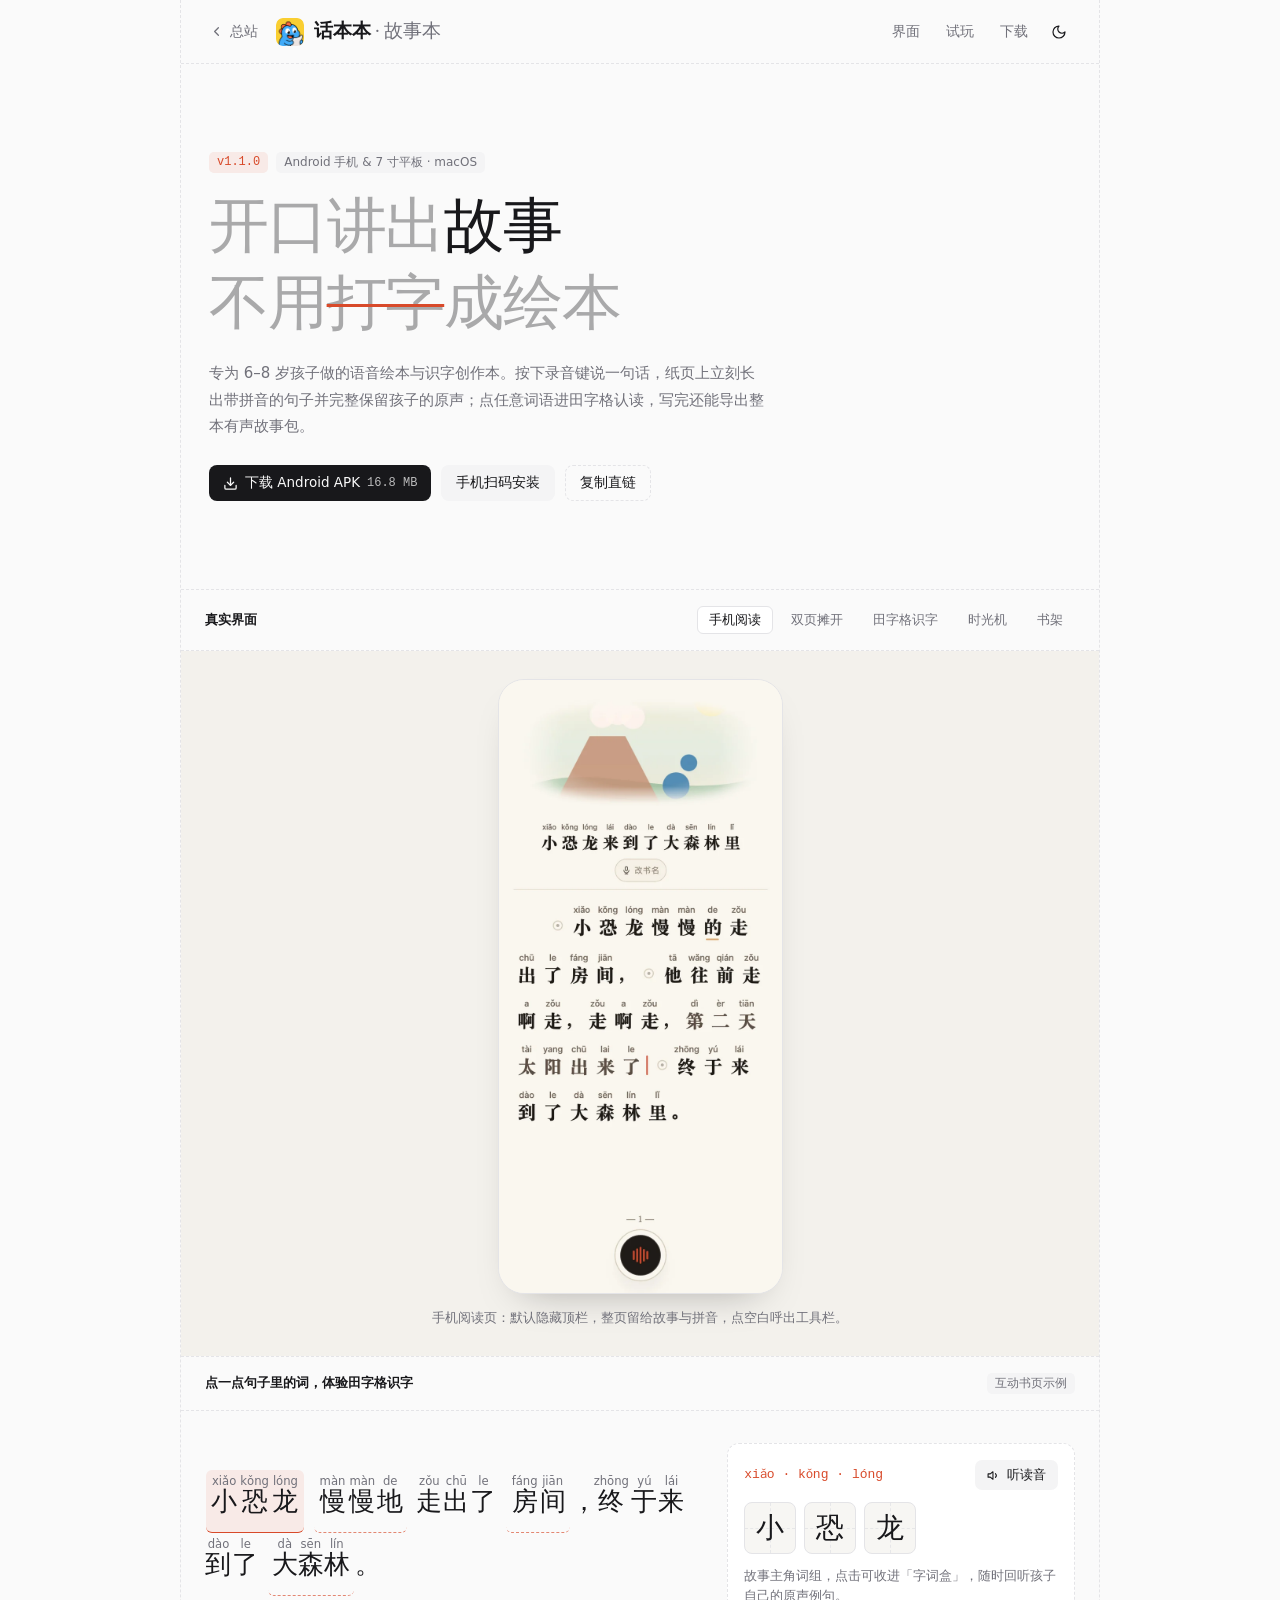
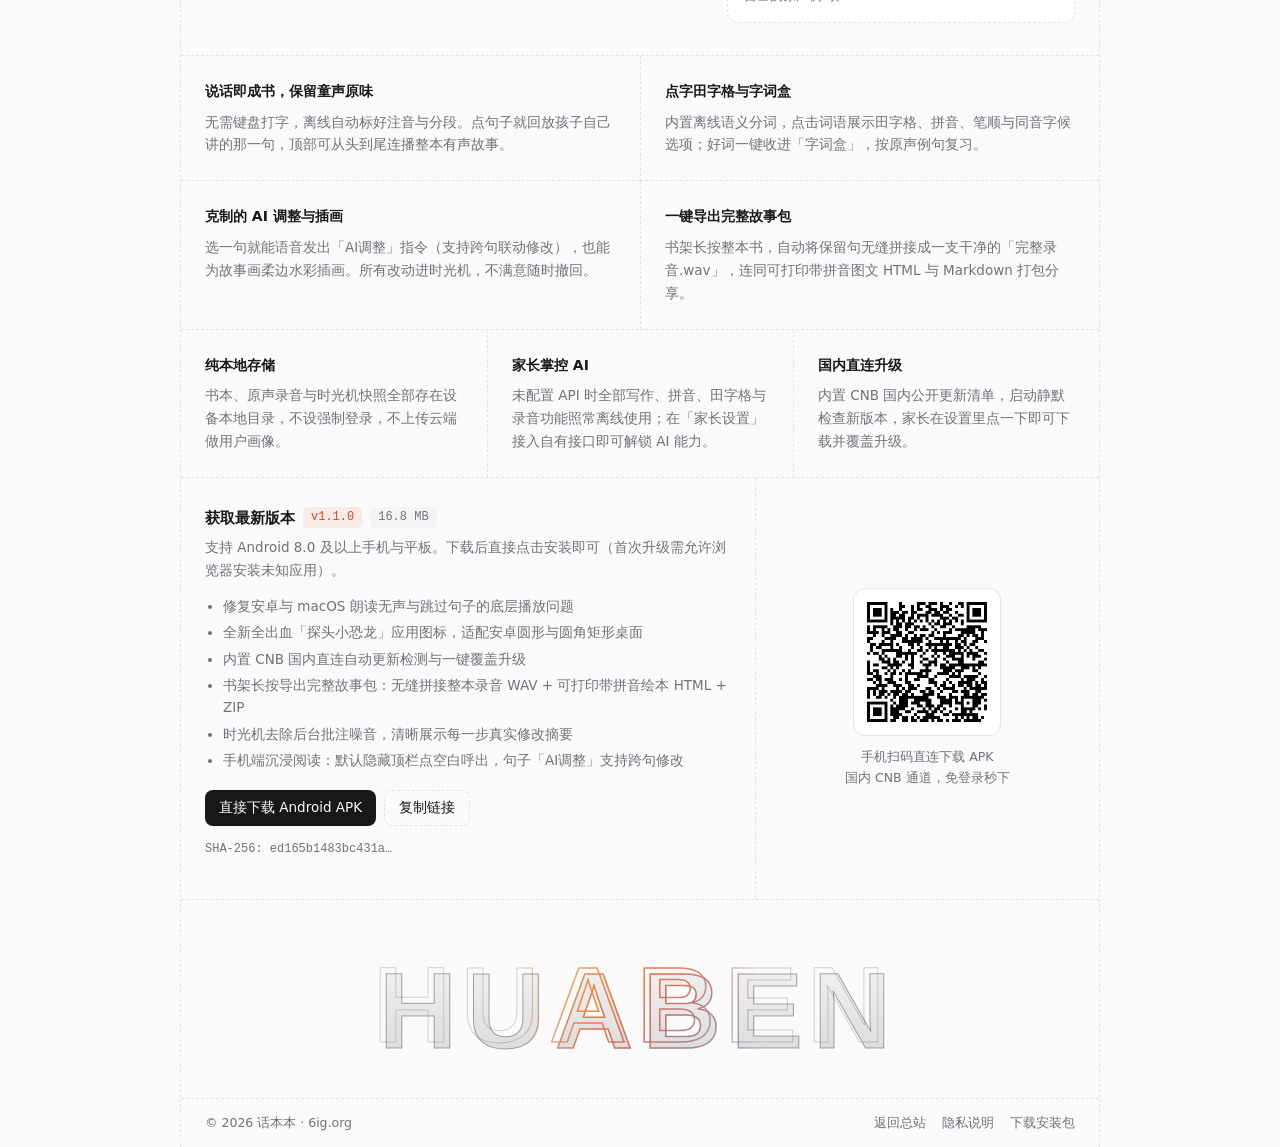
==== website/huaben/index.html @ 01323e01 "feat: add Agili-inspired light/dark studio hub and Huaben product website" ====
<!DOCTYPE html>
<html lang="zh-CN" data-release-json="../releases.json">
<head>
  <meta charset="utf-8" />
  <meta name="viewport" content="width=device-width, initial-scale=1.0" />
  <title>话本本（小作家故事本）— 开口讲故事，马上一本带拼音的有声绘本</title>
  <meta name="description" content="专为 6–8 岁孩子设计的语音绘本与识字创作本。开口讲故事自动分句标拼音、保留孩子原声，点字田字格认读，支持温柔 AI 配图与一键导出整本有声故事包。" />
  <meta name="theme-color" content="#fafafa" />
  <link rel="icon" type="image/png" href="../assets/favicon.png" />
  <script>
    try {
      const t = localStorage.getItem('site-theme-mode');
      if (t === 'dark' || (!t && window.matchMedia('(prefers-color-scheme: dark)').matches)) {
        document.documentElement.classList.add('dark');
      }
    } catch (_) {}
  </script>
  <link rel="stylesheet" href="../styles.css" />
  <link rel="stylesheet" href="../product.css" />
</head>
<body>
  <div class="shell">
    <header class="topbar band">
      <div class="brand-link">
        <a class="nav-btn" href="../" style="padding: 0 8px 0 4px;">
          <svg width="15" height="15" viewBox="0 0 24 24" fill="none" stroke="currentColor" stroke-width="2" stroke-linecap="round" stroke-linejoin="round" aria-hidden="true"><path d="m15 18-6-6 6-6"/></svg>
          <span>总站</span>
        </a>
        <img class="brand-icon-img" src="../assets/app-icon.png" alt="话本本图标" width="28" height="28" />
        <span class="brand-name">话本本<span class="muted hide-mobile-inline"> · 故事本</span></span>
      </div>
      <nav class="nav-actions" aria-label="产品页导航">
        <a class="nav-btn hide-mobile" href="#preview">界面</a>
        <a class="nav-btn hide-mobile" href="#try">试玩</a>
        <a class="nav-btn" href="#download">下载</a>
        <button type="button" class="nav-btn nav-btn-icon" data-theme-toggle aria-label="切换亮色或暗色主题" aria-pressed="false">
          <svg class="icon-moon" width="16" height="16" viewBox="0 0 24 24" fill="none" stroke="currentColor" stroke-width="1.8" stroke-linecap="round" stroke-linejoin="round" aria-hidden="true"><path d="M12 3a6 6 0 0 0 9 9 9 9 0 1 1-9-9Z"/></svg>
          <svg class="icon-sun" width="16" height="16" viewBox="0 0 24 24" fill="none" stroke="currentColor" stroke-width="1.8" stroke-linecap="round" stroke-linejoin="round" aria-hidden="true"><circle cx="12" cy="12" r="4"/><path d="M12 2v2"/><path d="M12 20v2"/><path d="m4.93 4.93 1.41 1.41"/><path d="m17.66 17.66 1.41 1.41"/><path d="M2 12h2"/><path d="M20 12h2"/><path d="m6.34 17.66-1.41 1.41"/><path d="m19.07 4.93-1.41 1.41"/></svg>
        </button>
      </nav>
    </header>

    <main>
      <section class="hero band">
        <div class="app-row-head" style="margin-bottom: 18px;">
          <span class="tag tag-brand mono" data-release-version>v1.1.0</span>
          <span class="tag">Android 手机 &amp; 7 寸平板 · macOS</span>
        </div>
        <h1 class="hero-display">
          <span class="hero-line">开口讲出<span class="hero-emphasis">故事</span></span>
          <span class="hero-line">不用<del class="hero-strike">打字</del>成绘本</span>
        </h1>
        <p class="hero-sub">
          专为 6–8 岁孩子做的语音绘本与识字创作本。按下录音键说一句话，纸页上立刻长出带拼音的句子并完整保留孩子的原声；点任意词语进田字格认读，写完还能导出整本有声故事包。
        </p>
        <div class="hero-cta-row">
          <a class="btn btn-primary" data-release-apk href="https://cnb.cool/lzb-prod/story-note-releases/-/git/raw/main/apk/StoryNote-v1.1.0.apk">
            <svg width="15" height="15" viewBox="0 0 24 24" fill="none" stroke="currentColor" stroke-width="2" stroke-linecap="round" stroke-linejoin="round" aria-hidden="true"><path d="M21 15v4a2 2 0 0 1-2 2H5a2 2 0 0 1-2-2v-4"/><polyline points="7 10 12 15 17 10"/><line x1="12" x2="12" y1="15" y2="3"/></svg>
            <span>下载 Android APK</span>
            <span class="mono" style="opacity: 0.72; font-size: 12px;" data-release-size>16.8 MB</span>
          </a>
          <a class="btn btn-muted" href="#download">手机扫码安装</a>
          <button type="button" class="btn btn-outline" data-copy-text="https://cnb.cool/lzb-prod/story-note-releases/-/git/raw/main/apk/StoryNote-v1.1.0.apk" data-copy-toast="已复制国内直连 APK 链接">
            复制直链
          </button>
        </div>
      </section>

      <section id="preview" class="band" aria-label="真实界面预览">
        <div class="stage-head">
          <span class="stage-label">真实界面</span>
          <div class="tab-group" role="tablist" aria-label="切换设备与功能画面">
            <button type="button" class="tab-btn is-active" role="tab" aria-selected="true"
              data-shot-tab data-ratio="phone"
              data-src="../assets/shot-phone-reader.webp"
              data-alt="手机沉浸阅读页"
              data-caption="手机阅读页：默认隐藏顶栏，整页留给故事与拼音，点空白呼出工具栏。">手机阅读</button>
            <button type="button" class="tab-btn" role="tab" aria-selected="false"
              data-shot-tab data-ratio="wide"
              data-src="../assets/shot-tablet-spread.webp"
              data-alt="平板横屏双页摊开"
              data-caption="平板与桌面横屏：左图右文真实绘本摊开，带书脊压痕与柔边水彩配图。">双页摊开</button>
            <button type="button" class="tab-btn" role="tab" aria-selected="false"
              data-shot-tab data-ratio="wide"
              data-src="../assets/shot-tianzige.webp"
              data-alt="田字格识字与词语卡片"
              data-caption="田字格识字卡：按语义离线分词，点击汉字看拼音、笔顺与同音字替换。">田字格识字</button>
            <button type="button" class="tab-btn" role="tab" aria-selected="false"
              data-shot-tab data-ratio="wide"
              data-src="../assets/shot-time-machine.webp"
              data-alt="时光机版本回溯"
              data-caption="时光机：自动记录每次真实修改摘要与旧录音，孩子改错随时一键回到刚才。">时光机</button>
            <button type="button" class="tab-btn" role="tab" aria-selected="false"
              data-shot-tab data-ratio="phone"
              data-src="../assets/shot-phone-bookshelf.webp"
              data-alt="故事书架"
              data-caption="故事书架：长按任意绘本即可导出完整拼接录音 WAV 与带拼音图文故事包。">书架</button>
          </div>
        </div>
        <div class="stage-canvas">
          <div class="shot-frame is-phone" data-shot-frame>
            <img data-shot-img src="../assets/shot-phone-reader.webp" alt="手机沉浸阅读页" />
          </div>
          <p class="stage-caption" data-shot-caption>手机阅读页：默认隐藏顶栏，整页留给故事与拼音，点空白呼出工具栏。</p>
        </div>
      </section>

      <section id="try" class="band" aria-label="交互式拼音书页试玩">
        <div class="stage-head">
          <span class="stage-label">点一点句子里的词，体验田字格识字</span>
          <span class="tag">互动书页示例</span>
        </div>
        <div class="demo-wrap">
          <p class="demo-sentence">
            <button type="button" class="word-chip is-active" data-word-key="dino"><ruby>小<rt>xiǎo</rt>恐<rt>kǒng</rt>龙<rt>lóng</rt></ruby></button>
            <button type="button" class="word-chip" data-word-key="slowly"><ruby>慢<rt>màn</rt>慢<rt>màn</rt>地<rt>de</rt></ruby></button>
            <ruby>走<rt>zǒu</rt>出<rt>chū</rt>了<rt>le</rt></ruby>
            <button type="button" class="word-chip" data-word-key="room"><ruby>房<rt>fáng</rt>间<rt>jiān</rt></ruby></button>，
            <ruby>终<rt>zhōng</rt>于<rt>yú</rt>来<rt>lái</rt>到<rt>dào</rt>了<rt>le</rt></ruby>
            <button type="button" class="word-chip" data-word-key="forest"><ruby>大<rt>dà</rt>森<rt>sēn</rt>林<rt>lín</rt></ruby></button>。
          </p>
          <div class="tianzi-card">
            <div class="tianzi-top">
              <span class="tianzi-py mono" data-tianzi-py>xiǎo · kǒng · lóng</span>
              <button type="button" class="btn btn-sm btn-muted" data-tianzi-speak>
                <svg width="13" height="13" viewBox="0 0 24 24" fill="none" stroke="currentColor" stroke-width="2" stroke-linecap="round" stroke-linejoin="round" aria-hidden="true"><polygon points="11 5 6 9 2 9 2 15 6 15 11 19 11 5"/><path d="M15.54 8.46a5 5 0 0 1 0 7.07"/></svg>
                <span>听读音</span>
              </button>
            </div>
            <div class="tianzi-boxes" data-tianzi-boxes></div>
            <p class="tianzi-note" data-tianzi-note>故事主角词组，点击可收进「字词盒」，随时回听孩子自己的原声例句。</p>
          </div>
        </div>
      </section>

      <section class="grid-2 band" aria-label="核心功能">
        <article class="cell">
          <h2 class="cell-title">说话即成书，保留童声原味</h2>
          <p class="cell-body">无需键盘打字，离线自动标好注音与分段。点句子就回放孩子自己讲的那一句，顶部可从头到尾连播整本有声故事。</p>
        </article>
        <article class="cell">
          <h2 class="cell-title">点字田字格与字词盒</h2>
          <p class="cell-body">内置离线语义分词，点击词语展示田字格、拼音、笔顺与同音字候选项；好词一键收进「字词盒」，按原声例句复习。</p>
        </article>
        <article class="cell">
          <h2 class="cell-title">克制的 AI 调整与插画</h2>
          <p class="cell-body">选一句就能语音发出「AI调整」指令（支持跨句联动修改），也能为故事画柔边水彩插画。所有改动进时光机，不满意随时撤回。</p>
        </article>
        <article class="cell">
          <h2 class="cell-title">一键导出完整故事包</h2>
          <p class="cell-body">书架长按整本书，自动将保留句无缝拼接成一支干净的「完整录音.wav」，连同可打印带拼音图文 HTML 与 Markdown 打包分享。</p>
        </article>
      </section>

      <section id="privacy" class="grid-3 band" aria-label="隐私与家长掌控">
        <article class="cell">
          <h2 class="cell-title">纯本地存储</h2>
          <p class="cell-body">书本、原声录音与时光机快照全部存在设备本地目录，不设强制登录，不上传云端做用户画像。</p>
        </article>
        <article class="cell">
          <h2 class="cell-title">家长掌控 AI</h2>
          <p class="cell-body">未配置 API 时全部写作、拼音、田字格与录音功能照常离线使用；在「家长设置」接入自有接口即可解锁 AI 能力。</p>
        </article>
        <article class="cell">
          <h2 class="cell-title">国内直连升级</h2>
          <p class="cell-body">内置 CNB 国内公开更新清单，启动静默检查新版本，家长在设置里点一下即可下载并覆盖升级。</p>
        </article>
      </section>

      <section id="download" class="download-band band" aria-label="下载与更新日志">
        <div class="download-main">
          <div class="app-row-head">
            <h2 class="app-row-title">获取最新版本</h2>
            <span class="tag tag-brand mono" data-release-version>v1.1.0</span>
            <span class="tag mono" data-release-size>16.8 MB</span>
          </div>
          <p class="cell-body">支持 Android 8.0 及以上手机与平板。下载后直接点击安装即可（首次升级需允许浏览器安装未知应用）。</p>
          <ul class="changelog-list" data-release-notes>
            <li>修复安卓与 macOS 朗读无声与跳过句子的底层播放问题</li>
            <li>全新全出血「探头小恐龙」应用图标，适配安卓圆形与圆角矩形桌面</li>
            <li>内置 CNB 国内直连自动更新检测与一键覆盖升级</li>
            <li>书架长按导出完整故事包：无缝拼接整本录音 WAV + 可打印带拼音绘本 HTML + ZIP</li>
            <li>时光机去除后台批注噪音，清晰展示每一步真实修改摘要</li>
            <li>手机端沉浸阅读：默认隐藏顶栏点空白呼出，句子「AI调整」支持跨句修改</li>
          </ul>
          <div class="app-row-actions" style="margin-top: 18px;">
            <a class="btn btn-primary" data-release-apk href="https://cnb.cool/lzb-prod/story-note-releases/-/git/raw/main/apk/StoryNote-v1.1.0.apk">
              <span>直接下载 Android APK</span>
            </a>
            <button type="button" class="btn btn-outline" data-copy-text="https://cnb.cool/lzb-prod/story-note-releases/-/git/raw/main/apk/StoryNote-v1.1.0.apk" data-copy-toast="已复制国内直连 APK 链接">
              <span>复制链接</span>
            </button>
          </div>
          <p class="meta-line mono">SHA-256: <span data-release-sha>ed165b1483bc431a…</span></p>
        </div>
        <div class="download-qr">
          <div class="qr-frame">
            <img src="../assets/qr-apk.png" alt="扫码下载话本本 Android 安装包二维码" width="128" height="128" />
          </div>
          <span class="cell-body" style="font-size: 12.5px;">手机扫码直连下载 APK<br />国内 CNB 通道，免登录秒下</span>
        </div>
      </section>
    </main>

    <div class="footer-wordmark" aria-hidden="true">
      <svg data-wordmark-svg viewBox="0 0 560 150" fill="none" xmlns="http://www.w3.org/2000/svg">
        <defs>
          <linearGradient id="wm-fill-hb" x1="280" y1="12" x2="280" y2="142" gradientUnits="userSpaceOnUse">
            <stop stop-color="var(--footer-stroke)" stop-opacity="0.02" />
            <stop offset="1" stop-color="var(--footer-stroke)" stop-opacity="0.18" />
          </linearGradient>
          <linearGradient id="wm-glow-hb" x1="0" y1="0" x2="1" y2="1">
            <stop offset="0%" stop-color="#fad033" />
            <stop offset="45%" stop-color="#f95e2b" />
            <stop offset="100%" stop-color="#3fa1f9" />
          </linearGradient>
          <filter id="wm-blur-hb" x="-40%" y="-40%" width="180%" height="180%">
            <feGaussianBlur stdDeviation="24" />
          </filter>
          <mask id="wm-mask-hb">
            <g font-family="ui-sans-serif, -apple-system, BlinkMacSystemFont, sans-serif" font-size="108" font-weight="800" letter-spacing="10" text-anchor="middle" stroke="#ffffff" stroke-width="1.6" fill="none" opacity="0.85">
              <text x="274" y="114">HUABEN</text>
              <text x="280" y="120">HUABEN</text>
            </g>
          </mask>
        </defs>
        <g font-family="ui-sans-serif, -apple-system, BlinkMacSystemFont, sans-serif" font-size="108" font-weight="800" letter-spacing="10" text-anchor="middle">
          <text x="274" y="114" fill="none" stroke="var(--footer-stroke)" stroke-opacity="0.22" stroke-width="1">HUABEN</text>
          <text x="280" y="120" fill="url(#wm-fill-hb)" stroke="var(--footer-stroke)" stroke-opacity="0.45" stroke-width="1">HUABEN</text>
        </g>
        <g mask="url(#wm-mask-hb)">
          <circle id="glow-circle" cx="280" cy="84" r="95" fill="url(#wm-glow-hb)" filter="url(#wm-blur-hb)" />
        </g>
      </svg>
    </div>

    <footer class="footer-bar">
      <span>© 2026 话本本 · 6ig.org</span>
      <div class="footer-links">
        <a href="../">返回总站</a>
        <a href="#privacy">隐私说明</a>
        <a href="#download">下载安装包</a>
      </div>
    </footer>
  </div>
  <script src="../site.js"></script>
</body>
</html>
---- website/styles.css ----
:root {
  color-scheme: light;
  --bg: #fafafa;
  --fg: #18181b;
  --fg-dim: rgba(24, 24, 27, 0.36);
  --muted: #f4f4f5;
  --muted-fg: #71717a;
  --surface: #ffffff;
  --surface-subtle: #f7f6f3;
  --border: #e4e4e7;
  --brand: #d84a2a;
  --brand-soft: rgba(216, 74, 42, 0.09);
  --accent-bg: #ececee;
  --btn-primary-bg: #18181b;
  --btn-primary-fg: #fafafa;
  --btn-primary-hover: #27272a;
  --footer-stroke: #3f3f46;
  --shot-bg: #f3f1ec;
  --radius: 10px;
  --font-sans: -apple-system, BlinkMacSystemFont, "PingFang SC", "Hiragino Sans GB", "Microsoft YaHei", "Inter", system-ui, sans-serif;
  --font-serif: "Songti SC", "STSong", "Noto Serif SC", "Source Han Serif SC", Georgia, "Times New Roman", serif;
  --font-mono: ui-monospace, SFMono-Regular, "SF Mono", Menlo, Consolas, monospace;
}

html.dark {
  color-scheme: dark;
  --bg: #18181b;
  --fg: #fafafa;
  --fg-dim: rgba(250, 250, 250, 0.30);
  --muted: #27272a;
  --muted-fg: #a1a1aa;
  --surface: #202024;
  --surface-subtle: #222227;
  --border: #323238;
  --brand: #f06543;
  --brand-soft: rgba(240, 101, 67, 0.16);
  --accent-bg: #2d2d32;
  --btn-primary-bg: #fafafa;
  --btn-primary-fg: #18181b;
  --btn-primary-hover: #e4e4e7;
  --footer-stroke: #52525b;
  --shot-bg: #232328;
}

*, *::before, *::after {
  box-sizing: border-box;
}

html {
  background: var(--bg);
  color: var(--fg);
  font-family: var(--font-sans);
  -webkit-font-smoothing: antialiased;
  text-rendering: optimizeLegibility;
  scroll-behavior: smooth;
}

body {
  margin: 0;
  background: var(--bg);
  color: var(--fg);
  line-height: 1.6;
  transition: background-color 180ms ease, color 180ms ease;
}

a {
  color: inherit;
  text-decoration: none;
}

button {
  font: inherit;
  color: inherit;
  background: none;
  border: none;
  padding: 0;
  cursor: pointer;
}

img {
  display: block;
  max-width: 100%;
}

/* Main centered editorial shell with vertical dashed rails */
.shell {
  width: 100%;
  max-width: 920px;
  margin: 0 auto;
  min-height: 100dvh;
  display: flex;
  flex-direction: column;
  background: var(--bg);
}

@media (min-width: 640px) {
  .shell {
    border-left: 1px dashed var(--border);
    border-right: 1px dashed var(--border);
  }
}

.band {
  border-bottom: 1px dashed var(--border);
}

/* Top navigation bar */
.topbar {
  height: 64px;
  display: flex;
  align-items: center;
  justify-content: space-between;
  padding: 0 16px;
  gap: 12px;
  position: sticky;
  top: 0;
  z-index: 20;
  background: color-mix(in srgb, var(--bg) 88%, transparent);
  backdrop-filter: blur(10px);
  -webkit-backdrop-filter: blur(10px);
}

@media (min-width: 640px) {
  .topbar {
    padding: 0 24px;
  }
}

.brand-link {
  display: inline-flex;
  align-items: center;
  gap: 10px;
  min-width: 0;
}

.brand-mark {
  width: 28px;
  height: 28px;
  border-radius: 8px;
  background: var(--btn-primary-bg);
  color: var(--btn-primary-fg);
  display: inline-flex;
  align-items: center;
  justify-content: center;
  font-family: var(--font-serif);
  font-size: 16px;
  font-style: italic;
  font-weight: 700;
  flex-shrink: 0;
}

.brand-icon-img {
  width: 28px;
  height: 28px;
  border-radius: 7px;
  flex-shrink: 0;
}

.brand-name {
  font-family: var(--font-serif);
  font-size: 19px;
  font-weight: 600;
  letter-spacing: -0.01em;
  white-space: nowrap;
}

.brand-name .muted {
  color: var(--muted-fg);
  font-weight: 400;
}

.nav-actions {
  display: flex;
  align-items: center;
  gap: 4px;
}

.nav-btn {
  height: 32px;
  padding: 0 11px;
  border-radius: 7px;
  font-size: 13.5px;
  font-weight: 500;
  color: var(--muted-fg);
  display: inline-flex;
  align-items: center;
  gap: 6px;
  transition: background-color 150ms ease, color 150ms ease;
  white-space: nowrap;
}

.nav-btn:hover {
  background: var(--accent-bg);
  color: var(--fg);
}

.nav-btn-icon {
  width: 32px;
  padding: 0;
  justify-content: center;
  color: var(--fg);
}

.hide-mobile {
  display: none;
}

.hide-mobile-inline {
  display: none;
}

@media (min-width: 640px) {
  .hide-mobile {
    display: inline-flex;
  }
  .hide-mobile-inline {
    display: inline;
  }
}

.icon-sun { display: none; }
.icon-moon { display: block; }
html.dark .icon-sun { display: block; }
html.dark .icon-moon { display: none; }

/* Expressive Agili-style Serif Hero */
.hero {
  padding: 64px 20px;
}

@media (min-width: 640px) {
  .hero {
    padding: 88px 28px;
  }
}

.hero-display {
  font-family: var(--font-serif);
  font-size: clamp(2.1rem, 7.6vw, 3.75rem);
  line-height: 1.18;
  font-weight: 500;
  letter-spacing: -0.02em;
  margin: 0;
  display: flex;
  flex-direction: column;
  gap: 6px;
}

.hero-line {
  color: var(--fg-dim);
}

.hero-emphasis {
  color: var(--fg);
}

.hero-strike {
  text-decoration: line-through;
  text-decoration-color: var(--brand);
  text-decoration-thickness: 2.5px;
  text-underline-offset: 4px;
}

.hero-sub {
  margin: 22px 0 0;
  max-width: 560px;
  font-size: 15px;
  color: var(--muted-fg);
  line-height: 1.75;
}

.hero-cta-row {
  margin-top: 26px;
  display: flex;
  flex-wrap: wrap;
  align-items: center;
  gap: 10px;
}

/* Reusable crisp buttons */
.btn {
  display: inline-flex;
  align-items: center;
  justify-content: center;
  gap: 7px;
  height: 36px;
  padding: 0 14px;
  border-radius: 8px;
  font-size: 13.5px;
  font-weight: 500;
  transition: background-color 150ms ease, color 150ms ease, border-color 150ms ease, transform 120ms ease;
  white-space: nowrap;
}

.btn:active {
  transform: scale(0.98);
}

.btn-sm {
  height: 30px;
  padding: 0 11px;
  font-size: 13px;
  border-radius: 7px;
}

.btn-primary {
  background: var(--btn-primary-bg);
  color: var(--btn-primary-fg);
}

.btn-primary:hover {
  background: var(--btn-primary-hover);
}

.btn-muted {
  background: var(--muted);
  color: var(--fg);
  border: 1px solid transparent;
}

.btn-muted:hover {
  background: var(--accent-bg);
}

.btn-outline {
  border: 1px dashed var(--border);
  color: var(--fg);
  background: transparent;
}

.btn-outline:hover {
  background: var(--muted);
  border-style: solid;
}

.tag {
  display: inline-flex;
  align-items: center;
  padding: 2px 8px;
  border-radius: 5px;
  background: var(--muted);
  color: var(--muted-fg);
  font-size: 12px;
  font-weight: 400;
  line-height: 1.4;
}

.tag-brand {
  background: var(--brand-soft);
  color: var(--brand);
  font-weight: 500;
}

.mono {
  font-family: var(--font-mono);
}

/* 3-column dashed grid (Agili principles) */
.grid-3 {
  display: grid;
  grid-template-columns: 1fr;
}

@media (min-width: 640px) {
  .grid-3 {
    grid-template-columns: repeat(3, 1fr);
  }
}

.grid-2 {
  display: grid;
  grid-template-columns: 1fr;
}

@media (min-width: 640px) {
  .grid-2 {
    grid-template-columns: repeat(2, 1fr);
  }
}

.cell {
  padding: 22px 20px;
  border-bottom: 1px dashed var(--border);
}

@media (min-width: 640px) {
  .cell {
    padding: 24px;
  }
  .grid-3 .cell {
    border-bottom: none;
  }
  .grid-3 .cell + .cell {
    border-left: 1px dashed var(--border);
  }
  .grid-2 .cell:nth-child(even) {
    border-left: 1px dashed var(--border);
  }
  .grid-2 .cell:nth-last-child(-n+2) {
    border-bottom: none;
  }
}

.grid-3 .cell:last-child,
.grid-2 .cell:last-child {
  border-bottom: none;
}

.cell-title {
  margin: 0 0 8px;
  font-size: 14px;
  font-weight: 600;
  display: flex;
  align-items: center;
  gap: 8px;
  color: var(--fg);
}

.cell-body {
  margin: 0;
  font-size: 13.5px;
  color: var(--muted-fg);
  line-height: 1.7;
}

/* Studio App list rows */
.app-row {
  display: flex;
  gap: 16px;
  padding: 24px 20px;
  border-bottom: 1px dashed var(--border);
  align-items: flex-start;
}

@media (min-width: 640px) {
  .app-row {
    padding: 24px;
  }
}

.app-row:last-child {
  border-bottom: none;
}

.app-icon {
  width: 56px;
  height: 56px;
  border-radius: 14px;
  flex-shrink: 0;
  border: 1px solid color-mix(in srgb, var(--border) 70%, transparent);
}

.app-row-body {
  flex: 1;
  min-width: 0;
}

.app-row-head {
  display: flex;
  flex-wrap: wrap;
  align-items: center;
  gap: 8px;
  margin-bottom: 6px;
}

.app-row-title {
  margin: 0;
  font-size: 15px;
  font-weight: 600;
  color: var(--fg);
}

.app-row-desc {
  margin: 0;
  font-size: 14px;
  color: var(--muted-fg);
  line-height: 1.65;
}

.app-row-actions {
  margin-top: 12px;
  display: flex;
  flex-wrap: wrap;
  gap: 8px;
}

/* Signature giant outlined footer wordmark (Agili-inspired) */
.footer-wordmark {
  margin-top: auto;
  padding: 28px 20px 20px;
  display: flex;
  justify-content: center;
  overflow: hidden;
  user-select: none;
}

.footer-wordmark svg {
  width: min(100%, 560px);
  height: auto;
  display: block;
}

.footer-bar {
  border-top: 1px dashed var(--border);
  padding: 14px 20px;
  display: flex;
  flex-wrap: wrap;
  align-items: center;
  justify-content: space-between;
  gap: 10px 18px;
  font-size: 12.5px;
  color: var(--muted-fg);
}

@media (min-width: 640px) {
  .footer-bar {
    padding: 14px 24px;
  }
}

.footer-links {
  display: flex;
  flex-wrap: wrap;
  gap: 16px;
}

.footer-links a:hover,
.footer-links button:hover {
  color: var(--fg);
  text-decoration: underline;
  text-underline-offset: 4px;
}

/* Subtle toast feedback */
.toast {
  position: fixed;
  bottom: 20px;
  left: 50%;
  transform: translateX(-50%) translateY(12px);
  background: var(--btn-primary-bg);
  color: var(--btn-primary-fg);
  font-size: 13px;
  padding: 8px 14px;
  border-radius: 999px;
  opacity: 0;
  pointer-events: none;
  transition: opacity 180ms ease, transform 180ms ease;
  z-index: 50;
}

.toast.is-visible {
  opacity: 1;
  transform: translateX(-50%) translateY(0);
}
---- website/product.css ----
/* Product page: Screenshot stage */
.stage-head {
  display: flex;
  flex-wrap: wrap;
  align-items: center;
  justify-content: space-between;
  gap: 12px;
  padding: 16px 20px;
  border-bottom: 1px dashed var(--border);
}

@media (min-width: 640px) {
  .stage-head {
    padding: 16px 24px;
  }
}

.stage-label {
  font-size: 13px;
  font-weight: 600;
  color: var(--fg);
}

.tab-group {
  display: flex;
  flex-wrap: wrap;
  gap: 6px;
}

.tab-btn {
  height: 28px;
  padding: 0 11px;
  border-radius: 6px;
  font-size: 12.5px;
  font-weight: 500;
  color: var(--muted-fg);
  background: transparent;
  border: 1px solid transparent;
  transition: background-color 140ms ease, color 140ms ease, border-color 140ms ease;
}

.tab-btn:hover {
  color: var(--fg);
  background: var(--muted);
}

.tab-btn.is-active {
  background: var(--surface);
  color: var(--fg);
  border-color: var(--border);
}

.stage-canvas {
  background: var(--shot-bg);
  padding: 28px 20px;
  display: flex;
  flex-direction: column;
  align-items: center;
  gap: 14px;
}

.shot-frame {
  border-radius: 18px;
  overflow: hidden;
  border: 1px solid var(--border);
  background: #faf7f0;
  box-shadow: 0 18px 40px -24px rgba(0, 0, 0, 0.35);
  transition: max-width 220ms ease;
}

.shot-frame.is-phone {
  max-width: 285px;
  border-radius: 26px;
}

.shot-frame.is-wide {
  max-width: 720px;
  border-radius: 14px;
}

.shot-frame img {
  width: 100%;
  height: auto;
  display: block;
}

.stage-caption {
  margin: 0;
  font-size: 13px;
  color: var(--muted-fg);
  text-align: center;
}

/* Interactive mini ruby storybook strip */
.demo-wrap {
  padding: 28px 20px;
  display: grid;
  gap: 20px;
}

@media (min-width: 720px) {
  .demo-wrap {
    padding: 32px 24px;
    grid-template-columns: 1.3fr 0.9fr;
    align-items: center;
  }
}

.demo-sentence {
  font-family: var(--font-serif);
  font-size: clamp(1.25rem, 3.6vw, 1.65rem);
  line-height: 2.35;
  letter-spacing: 0.04em;
  margin: 0;
}

.demo-sentence ruby rt {
  font-family: var(--font-sans);
  font-size: 0.44em;
  color: var(--muted-fg);
  letter-spacing: 0;
  font-weight: 400;
  padding: 0 2px;
}

.word-chip {
  display: inline-block;
  padding: 0 4px;
  margin: 0 1px;
  border-radius: 6px;
  border-bottom: 1.5px dashed color-mix(in srgb, var(--brand) 65%, transparent);
  transition: background-color 140ms ease;
  cursor: pointer;
}

.word-chip:hover,
.word-chip.is-active {
  background: var(--brand-soft);
  border-bottom-style: solid;
  border-bottom-color: var(--brand);
}

.tianzi-card {
  border: 1px dashed var(--border);
  border-radius: 12px;
  padding: 16px;
  background: var(--surface);
  display: flex;
  flex-direction: column;
  gap: 12px;
}

.tianzi-top {
  display: flex;
  align-items: center;
  justify-content: space-between;
  gap: 10px;
}

.tianzi-boxes {
  display: flex;
  gap: 8px;
}

.tianzi-cell {
  width: 52px;
  height: 52px;
  border: 1px solid var(--border);
  border-radius: 8px;
  position: relative;
  display: flex;
  align-items: center;
  justify-content: center;
  font-family: var(--font-serif);
  font-size: 28px;
  background: var(--surface-subtle);
}

.tianzi-cell::before,
.tianzi-cell::after {
  content: "";
  position: absolute;
  pointer-events: none;
}

.tianzi-cell::before {
  left: 0;
  right: 0;
  top: 50%;
  border-top: 1px dashed color-mix(in srgb, var(--border) 85%, transparent);
}

.tianzi-cell::after {
  top: 0;
  bottom: 0;
  left: 50%;
  border-left: 1px dashed color-mix(in srgb, var(--border) 85%, transparent);
}

.tianzi-cell span {
  position: relative;
  z-index: 1;
}

.tianzi-py {
  font-size: 13px;
  color: var(--brand);
  font-weight: 500;
}

.tianzi-note {
  margin: 0;
  font-size: 12.5px;
  color: var(--muted-fg);
  line-height: 1.6;
}

/* Download & changelog band */
.download-band {
  display: grid;
  grid-template-columns: 1fr;
}

@media (min-width: 680px) {
  .download-band {
    grid-template-columns: 1.25fr 0.75fr;
  }
}

.download-main {
  padding: 24px 20px;
}

@media (min-width: 640px) {
  .download-main {
    padding: 28px 24px;
  }
}

.download-qr {
  padding: 24px 20px;
  border-top: 1px dashed var(--border);
  display: flex;
  flex-direction: column;
  align-items: center;
  justify-content: center;
  gap: 10px;
  text-align: center;
}

@media (min-width: 680px) {
  .download-qr {
    border-top: none;
    border-left: 1px dashed var(--border);
  }
}

.qr-frame {
  width: 148px;
  height: 148px;
  padding: 10px;
  border-radius: 12px;
  background: #ffffff;
  border: 1px solid var(--border);
}

.qr-frame img,
.qr-frame svg {
  width: 100%;
  height: 100%;
  display: block;
}

.changelog-list {
  margin: 14px 0 0;
  padding-left: 18px;
  font-size: 13.5px;
  color: var(--muted-fg);
  display: flex;
  flex-direction: column;
  gap: 5px;
}

.meta-line {
  margin-top: 14px;
  font-size: 12px;
  color: var(--muted-fg);
  word-break: break-all;
}
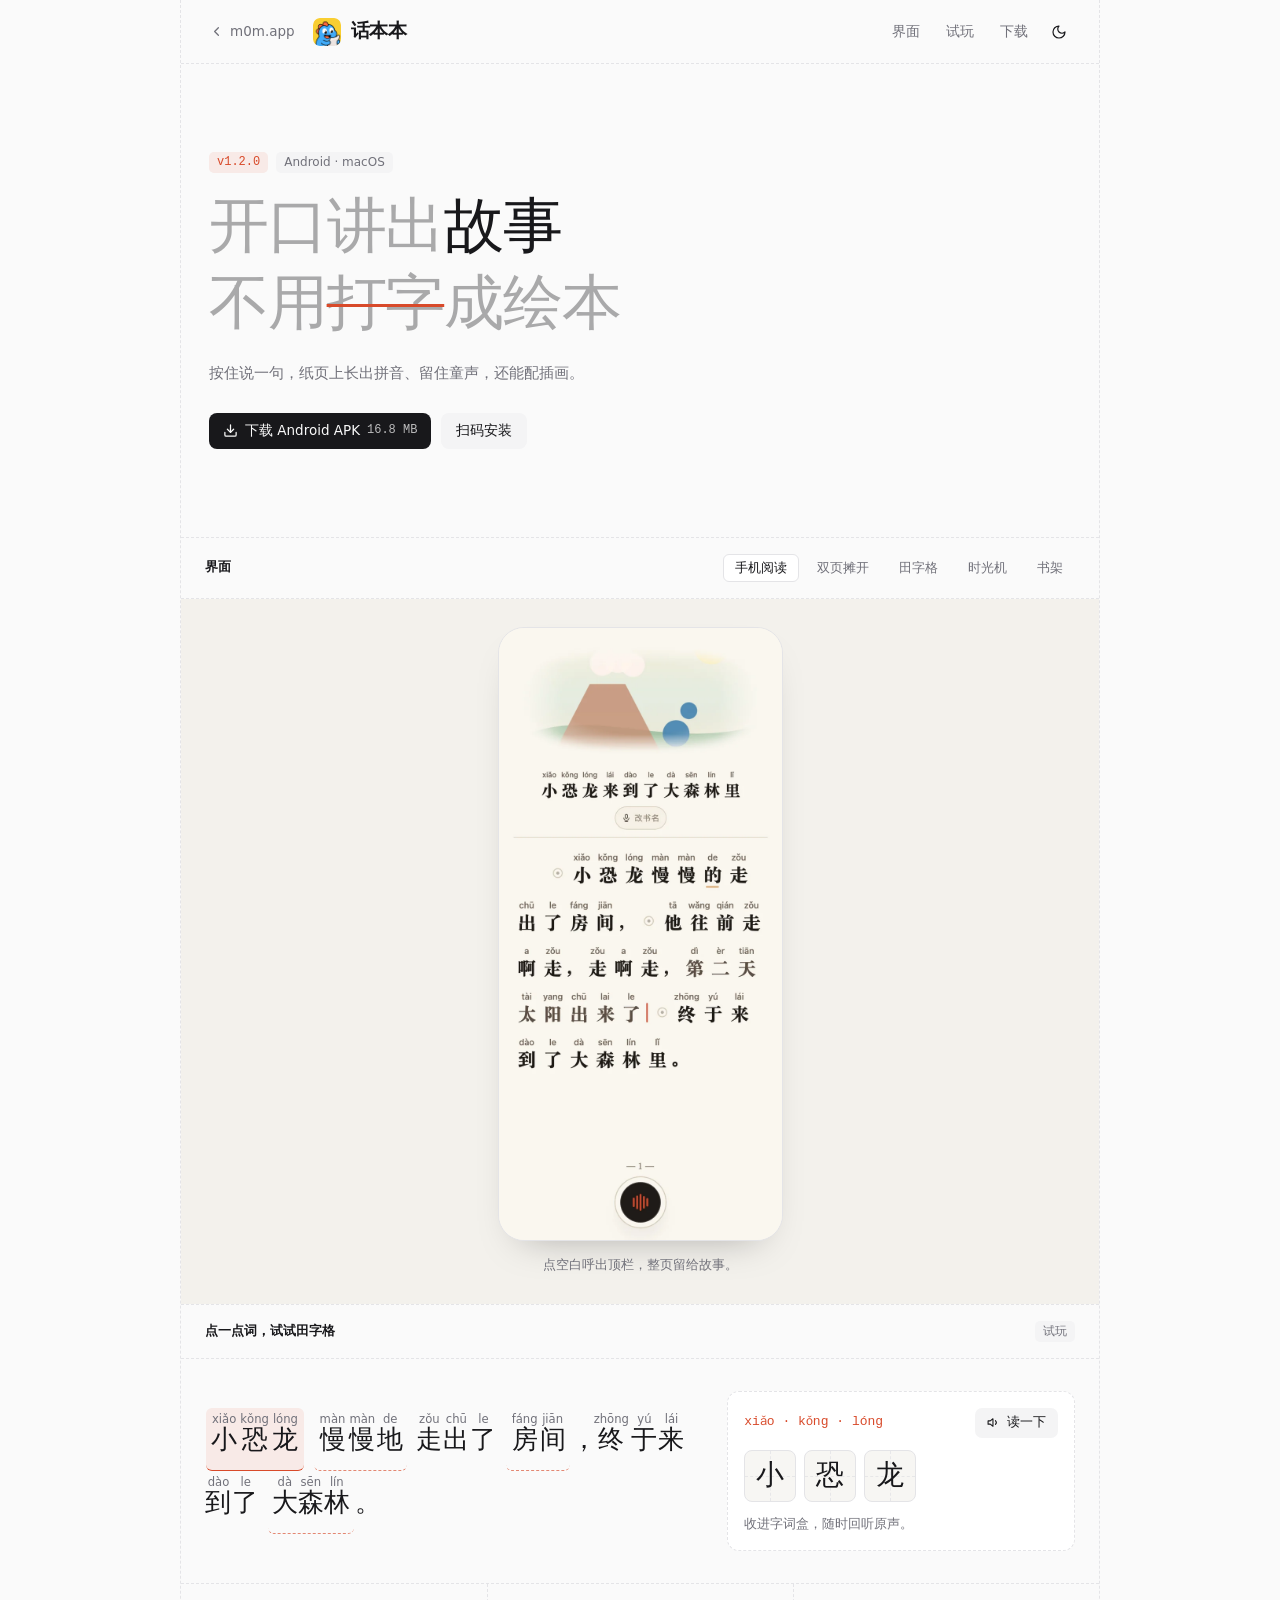
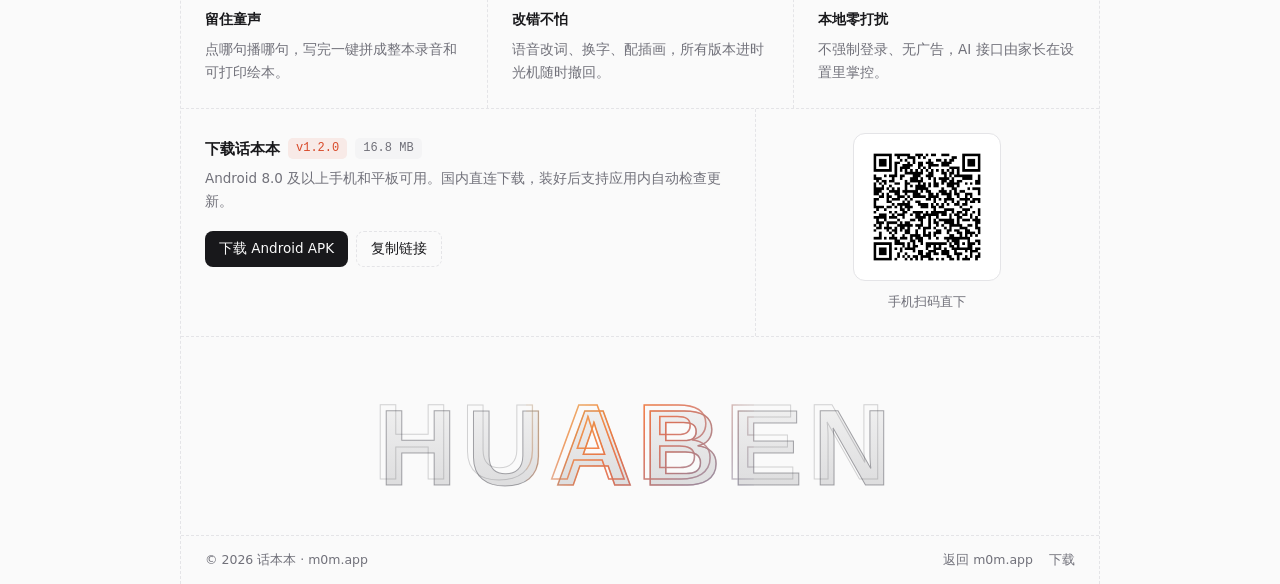
==== commit 876d7699: "feat: release StoryNote v1.2.0 with adult full-text proofread mode and offline phonetic audio alignm" ====
--- a/website/huaben/index.html
+++ b/website/huaben/index.html
@@ -3,8 +3,8 @@
 <head>
   <meta charset="utf-8" />
   <meta name="viewport" content="width=device-width, initial-scale=1.0" />
-  <title>话本本（小作家故事本）— 开口讲故事，马上一本带拼音的有声绘本</title>
-  <meta name="description" content="专为 6–8 岁孩子设计的语音绘本与识字创作本。开口讲故事自动分句标拼音、保留孩子原声，点字田字格认读，支持温柔 AI 配图与一键导出整本有声故事包。" />
+  <title>话本本 — 开口讲故事，不用打字成绘本 · m0m.app</title>
+  <meta name="description" content="孩子开口讲故事，手机当场变成带拼音的有声绘本。留住原声、点字识字、随时导出。" />
   <meta name="theme-color" content="#fafafa" />
   <link rel="icon" type="image/png" href="../assets/favicon.png" />
   <script>
@@ -24,10 +24,10 @@
       <div class="brand-link">
         <a class="nav-btn" href="../" style="padding: 0 8px 0 4px;">
           <svg width="15" height="15" viewBox="0 0 24 24" fill="none" stroke="currentColor" stroke-width="2" stroke-linecap="round" stroke-linejoin="round" aria-hidden="true"><path d="m15 18-6-6 6-6"/></svg>
-          <span>总站</span>
+          <span>m0m.app</span>
         </a>
         <img class="brand-icon-img" src="../assets/app-icon.png" alt="话本本图标" width="28" height="28" />
-        <span class="brand-name">话本本<span class="muted hide-mobile-inline"> · 故事本</span></span>
+        <span class="brand-name">话本本</span>
       </div>
       <nav class="nav-actions" aria-label="产品页导航">
         <a class="nav-btn hide-mobile" href="#preview">界面</a>
@@ -43,72 +43,67 @@
     <main>
       <section class="hero band">
         <div class="app-row-head" style="margin-bottom: 18px;">
-          <span class="tag tag-brand mono" data-release-version>v1.1.0</span>
-          <span class="tag">Android 手机 &amp; 7 寸平板 · macOS</span>
+          <span class="tag tag-brand mono" data-release-version>v1.2.0</span>
+          <span class="tag">Android · macOS</span>
         </div>
         <h1 class="hero-display">
           <span class="hero-line">开口讲出<span class="hero-emphasis">故事</span></span>
           <span class="hero-line">不用<del class="hero-strike">打字</del>成绘本</span>
         </h1>
-        <p class="hero-sub">
-          专为 6–8 岁孩子做的语音绘本与识字创作本。按下录音键说一句话，纸页上立刻长出带拼音的句子并完整保留孩子的原声；点任意词语进田字格认读，写完还能导出整本有声故事包。
-        </p>
+        <p class="hero-sub">按住说一句，纸页上长出拼音、留住童声，还能配插画。</p>
         <div class="hero-cta-row">
-          <a class="btn btn-primary" data-release-apk href="https://cnb.cool/lzb-prod/story-note-releases/-/git/raw/main/apk/StoryNote-v1.1.0.apk">
+          <a class="btn btn-primary" data-release-apk href="https://cnb.cool/lzb-prod/story-note-releases/-/git/raw/main/apk/StoryNote-v1.2.0.apk">
             <svg width="15" height="15" viewBox="0 0 24 24" fill="none" stroke="currentColor" stroke-width="2" stroke-linecap="round" stroke-linejoin="round" aria-hidden="true"><path d="M21 15v4a2 2 0 0 1-2 2H5a2 2 0 0 1-2-2v-4"/><polyline points="7 10 12 15 17 10"/><line x1="12" x2="12" y1="15" y2="3"/></svg>
             <span>下载 Android APK</span>
             <span class="mono" style="opacity: 0.72; font-size: 12px;" data-release-size>16.8 MB</span>
           </a>
-          <a class="btn btn-muted" href="#download">手机扫码安装</a>
-          <button type="button" class="btn btn-outline" data-copy-text="https://cnb.cool/lzb-prod/story-note-releases/-/git/raw/main/apk/StoryNote-v1.1.0.apk" data-copy-toast="已复制国内直连 APK 链接">
-            复制直链
-          </button>
-        </div>
-      </section>
-
-      <section id="preview" class="band" aria-label="真实界面预览">
+          <a class="btn btn-muted" href="#download">扫码安装</a>
+        </div>
+      </section>
+
+      <section id="preview" class="band" aria-label="真实界面">
         <div class="stage-head">
-          <span class="stage-label">真实界面</span>
-          <div class="tab-group" role="tablist" aria-label="切换设备与功能画面">
+          <span class="stage-label">界面</span>
+          <div class="tab-group" role="tablist" aria-label="切换界面">
             <button type="button" class="tab-btn is-active" role="tab" aria-selected="true"
               data-shot-tab data-ratio="phone"
               data-src="../assets/shot-phone-reader.webp"
-              data-alt="手机沉浸阅读页"
-              data-caption="手机阅读页：默认隐藏顶栏，整页留给故事与拼音，点空白呼出工具栏。">手机阅读</button>
+              data-alt="手机阅读页"
+              data-caption="点空白呼出顶栏，整页留给故事。">手机阅读</button>
             <button type="button" class="tab-btn" role="tab" aria-selected="false"
               data-shot-tab data-ratio="wide"
               data-src="../assets/shot-tablet-spread.webp"
-              data-alt="平板横屏双页摊开"
-              data-caption="平板与桌面横屏：左图右文真实绘本摊开，带书脊压痕与柔边水彩配图。">双页摊开</button>
+              data-alt="平板双页"
+              data-caption="左图右文，像翻一本真绘本。">双页摊开</button>
             <button type="button" class="tab-btn" role="tab" aria-selected="false"
               data-shot-tab data-ratio="wide"
               data-src="../assets/shot-tianzige.webp"
-              data-alt="田字格识字与词语卡片"
-              data-caption="田字格识字卡：按语义离线分词，点击汉字看拼音、笔顺与同音字替换。">田字格识字</button>
+              data-alt="田字格识字"
+              data-caption="点词看拼音与笔顺，顺手换同音字。">田字格</button>
             <button type="button" class="tab-btn" role="tab" aria-selected="false"
               data-shot-tab data-ratio="wide"
               data-src="../assets/shot-time-machine.webp"
-              data-alt="时光机版本回溯"
-              data-caption="时光机：自动记录每次真实修改摘要与旧录音，孩子改错随时一键回到刚才。">时光机</button>
+              data-alt="时光机"
+              data-caption="每步修改都留档，随时回到刚才。">时光机</button>
             <button type="button" class="tab-btn" role="tab" aria-selected="false"
               data-shot-tab data-ratio="phone"
               data-src="../assets/shot-phone-bookshelf.webp"
-              data-alt="故事书架"
-              data-caption="故事书架：长按任意绘本即可导出完整拼接录音 WAV 与带拼音图文故事包。">书架</button>
+              data-alt="书架"
+              data-caption="长按书本，导出完整录音与绘本。">书架</button>
           </div>
         </div>
         <div class="stage-canvas">
           <div class="shot-frame is-phone" data-shot-frame>
-            <img data-shot-img src="../assets/shot-phone-reader.webp" alt="手机沉浸阅读页" />
-          </div>
-          <p class="stage-caption" data-shot-caption>手机阅读页：默认隐藏顶栏，整页留给故事与拼音，点空白呼出工具栏。</p>
-        </div>
-      </section>
-
-      <section id="try" class="band" aria-label="交互式拼音书页试玩">
+            <img data-shot-img src="../assets/shot-phone-reader.webp" alt="手机阅读页" />
+          </div>
+          <p class="stage-caption" data-shot-caption>点空白呼出顶栏，整页留给故事。</p>
+        </div>
+      </section>
+
+      <section id="try" class="band" aria-label="田字格试玩">
         <div class="stage-head">
-          <span class="stage-label">点一点句子里的词，体验田字格识字</span>
-          <span class="tag">互动书页示例</span>
+          <span class="stage-label">点一点词，试试田字格</span>
+          <span class="tag">试玩</span>
         </div>
         <div class="demo-wrap">
           <p class="demo-sentence">
@@ -124,80 +119,52 @@
               <span class="tianzi-py mono" data-tianzi-py>xiǎo · kǒng · lóng</span>
               <button type="button" class="btn btn-sm btn-muted" data-tianzi-speak>
                 <svg width="13" height="13" viewBox="0 0 24 24" fill="none" stroke="currentColor" stroke-width="2" stroke-linecap="round" stroke-linejoin="round" aria-hidden="true"><polygon points="11 5 6 9 2 9 2 15 6 15 11 19 11 5"/><path d="M15.54 8.46a5 5 0 0 1 0 7.07"/></svg>
-                <span>听读音</span>
+                <span>读一下</span>
               </button>
             </div>
             <div class="tianzi-boxes" data-tianzi-boxes></div>
-            <p class="tianzi-note" data-tianzi-note>故事主角词组，点击可收进「字词盒」，随时回听孩子自己的原声例句。</p>
-          </div>
-        </div>
-      </section>
-
-      <section class="grid-2 band" aria-label="核心功能">
+            <p class="tianzi-note" data-tianzi-note>收进字词盒，随时回听原声。</p>
+          </div>
+        </div>
+      </section>
+
+      <section class="grid-3 band" aria-label="特点">
         <article class="cell">
-          <h2 class="cell-title">说话即成书，保留童声原味</h2>
-          <p class="cell-body">无需键盘打字，离线自动标好注音与分段。点句子就回放孩子自己讲的那一句，顶部可从头到尾连播整本有声故事。</p>
+          <h2 class="cell-title">留住童声</h2>
+          <p class="cell-body">点哪句播哪句，写完一键拼成整本录音和可打印绘本。</p>
         </article>
         <article class="cell">
-          <h2 class="cell-title">点字田字格与字词盒</h2>
-          <p class="cell-body">内置离线语义分词，点击词语展示田字格、拼音、笔顺与同音字候选项；好词一键收进「字词盒」，按原声例句复习。</p>
+          <h2 class="cell-title">改错不怕</h2>
+          <p class="cell-body">语音改词、换字、配插画，所有版本进时光机随时撤回。</p>
         </article>
         <article class="cell">
-          <h2 class="cell-title">克制的 AI 调整与插画</h2>
-          <p class="cell-body">选一句就能语音发出「AI调整」指令（支持跨句联动修改），也能为故事画柔边水彩插画。所有改动进时光机，不满意随时撤回。</p>
+          <h2 class="cell-title">本地零打扰</h2>
+          <p class="cell-body">不强制登录、无广告，AI 接口由家长在设置里掌控。</p>
         </article>
-        <article class="cell">
-          <h2 class="cell-title">一键导出完整故事包</h2>
-          <p class="cell-body">书架长按整本书，自动将保留句无缝拼接成一支干净的「完整录音.wav」，连同可打印带拼音图文 HTML 与 Markdown 打包分享。</p>
-        </article>
-      </section>
-
-      <section id="privacy" class="grid-3 band" aria-label="隐私与家长掌控">
-        <article class="cell">
-          <h2 class="cell-title">纯本地存储</h2>
-          <p class="cell-body">书本、原声录音与时光机快照全部存在设备本地目录，不设强制登录，不上传云端做用户画像。</p>
-        </article>
-        <article class="cell">
-          <h2 class="cell-title">家长掌控 AI</h2>
-          <p class="cell-body">未配置 API 时全部写作、拼音、田字格与录音功能照常离线使用；在「家长设置」接入自有接口即可解锁 AI 能力。</p>
-        </article>
-        <article class="cell">
-          <h2 class="cell-title">国内直连升级</h2>
-          <p class="cell-body">内置 CNB 国内公开更新清单，启动静默检查新版本，家长在设置里点一下即可下载并覆盖升级。</p>
-        </article>
-      </section>
-
-      <section id="download" class="download-band band" aria-label="下载与更新日志">
+      </section>
+
+      <section id="download" class="download-band band" aria-label="下载">
         <div class="download-main">
           <div class="app-row-head">
-            <h2 class="app-row-title">获取最新版本</h2>
-            <span class="tag tag-brand mono" data-release-version>v1.1.0</span>
+            <h2 class="app-row-title">下载话本本</h2>
+            <span class="tag tag-brand mono" data-release-version>v1.2.0</span>
             <span class="tag mono" data-release-size>16.8 MB</span>
           </div>
-          <p class="cell-body">支持 Android 8.0 及以上手机与平板。下载后直接点击安装即可（首次升级需允许浏览器安装未知应用）。</p>
-          <ul class="changelog-list" data-release-notes>
-            <li>修复安卓与 macOS 朗读无声与跳过句子的底层播放问题</li>
-            <li>全新全出血「探头小恐龙」应用图标，适配安卓圆形与圆角矩形桌面</li>
-            <li>内置 CNB 国内直连自动更新检测与一键覆盖升级</li>
-            <li>书架长按导出完整故事包：无缝拼接整本录音 WAV + 可打印带拼音绘本 HTML + ZIP</li>
-            <li>时光机去除后台批注噪音，清晰展示每一步真实修改摘要</li>
-            <li>手机端沉浸阅读：默认隐藏顶栏点空白呼出，句子「AI调整」支持跨句修改</li>
-          </ul>
+          <p class="cell-body">Android 8.0 及以上手机和平板可用。国内直连下载，装好后支持应用内自动检查更新。</p>
           <div class="app-row-actions" style="margin-top: 18px;">
-            <a class="btn btn-primary" data-release-apk href="https://cnb.cool/lzb-prod/story-note-releases/-/git/raw/main/apk/StoryNote-v1.1.0.apk">
-              <span>直接下载 Android APK</span>
+            <a class="btn btn-primary" data-release-apk href="https://cnb.cool/lzb-prod/story-note-releases/-/git/raw/main/apk/StoryNote-v1.2.0.apk">
+              <span>下载 Android APK</span>
             </a>
-            <button type="button" class="btn btn-outline" data-copy-text="https://cnb.cool/lzb-prod/story-note-releases/-/git/raw/main/apk/StoryNote-v1.1.0.apk" data-copy-toast="已复制国内直连 APK 链接">
+            <button type="button" class="btn btn-outline" data-copy-text="https://cnb.cool/lzb-prod/story-note-releases/-/git/raw/main/apk/StoryNote-v1.2.0.apk" data-copy-toast="已复制下载链接">
               <span>复制链接</span>
             </button>
           </div>
-          <p class="meta-line mono">SHA-256: <span data-release-sha>ed165b1483bc431a…</span></p>
         </div>
         <div class="download-qr">
           <div class="qr-frame">
-            <img src="../assets/qr-apk.png" alt="扫码下载话本本 Android 安装包二维码" width="128" height="128" />
-          </div>
-          <span class="cell-body" style="font-size: 12.5px;">手机扫码直连下载 APK<br />国内 CNB 通道，免登录秒下</span>
+            <img src="../assets/qr-apk.png" alt="扫码下载话本本 APK" width="128" height="128" />
+          </div>
+          <span class="cell-body" style="font-size: 12.5px;">手机扫码直下</span>
         </div>
       </section>
     </main>
@@ -235,11 +202,10 @@
     </div>
 
     <footer class="footer-bar">
-      <span>© 2026 话本本 · 6ig.org</span>
+      <span>© 2026 话本本 · m0m.app</span>
       <div class="footer-links">
-        <a href="../">返回总站</a>
-        <a href="#privacy">隐私说明</a>
-        <a href="#download">下载安装包</a>
+        <a href="../">返回 m0m.app</a>
+        <a href="#download">下载</a>
       </div>
     </footer>
   </div>
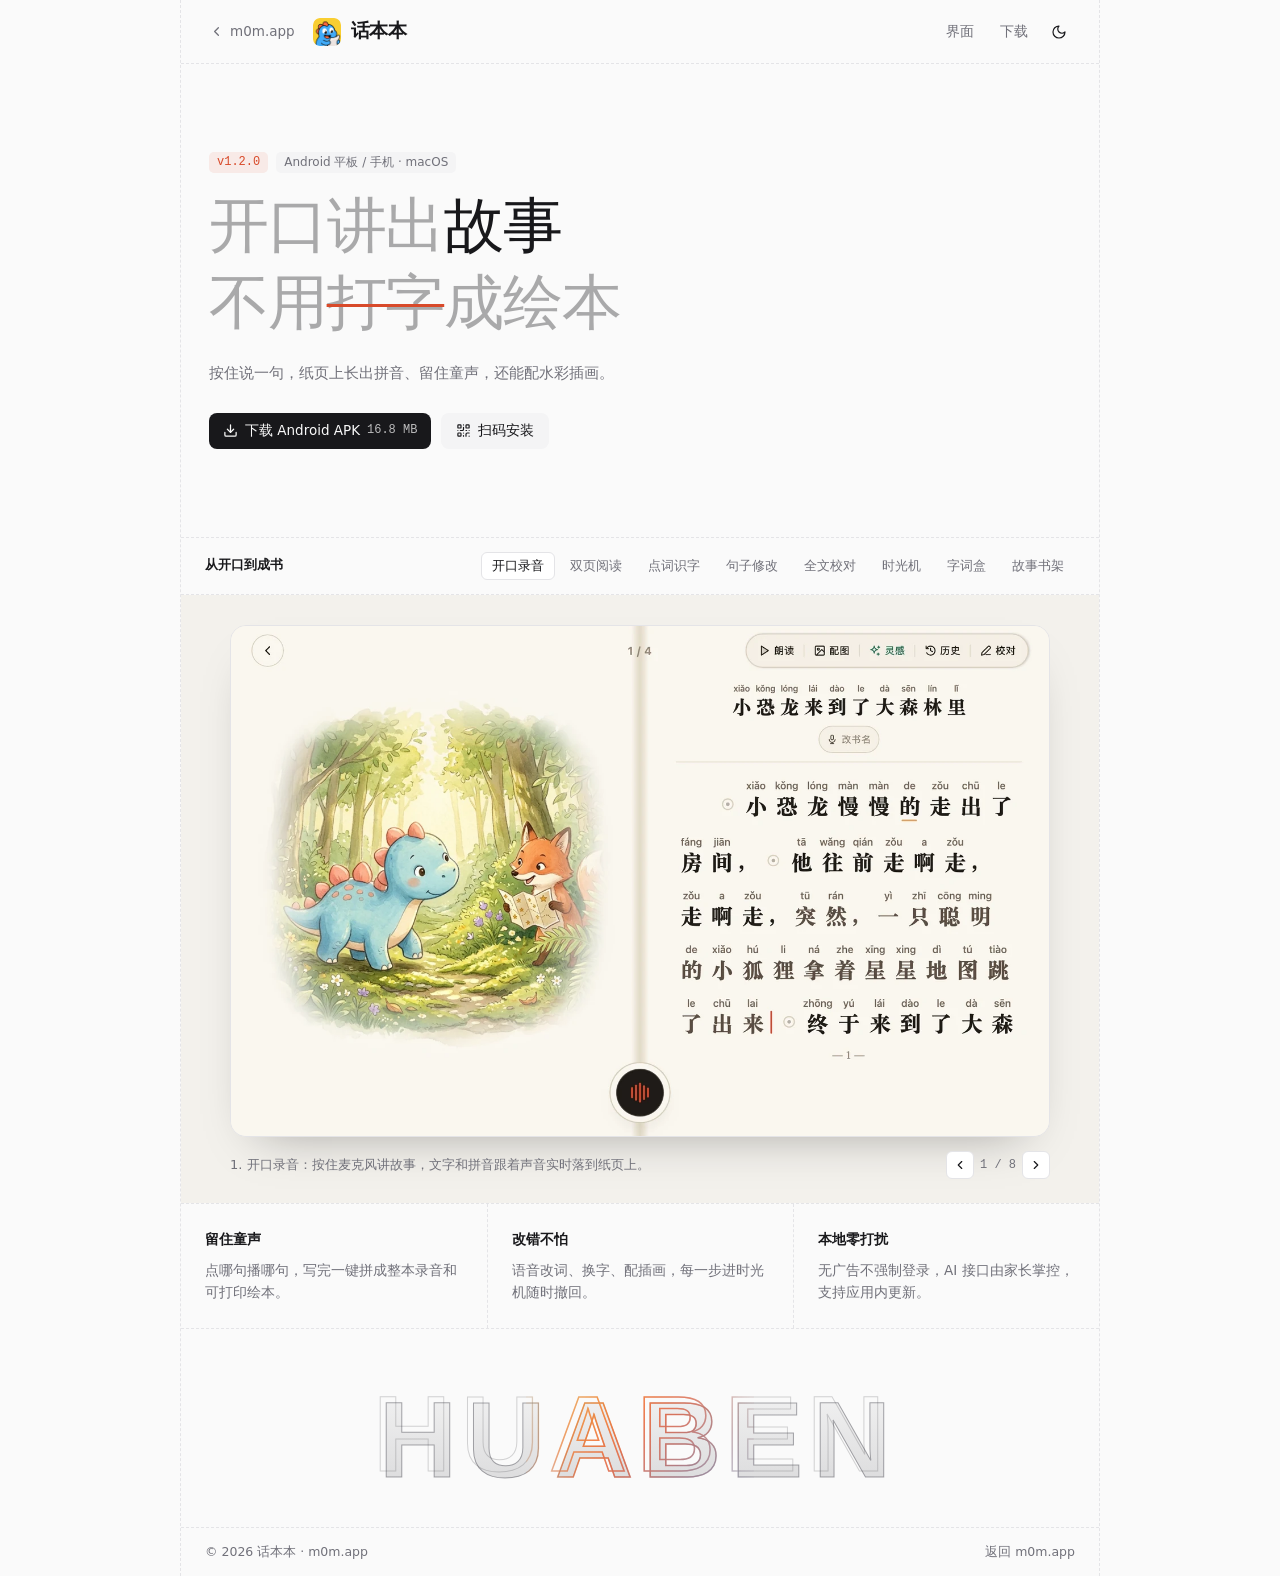
==== commit 87ddc255: "feat: deploy m0m.app studio hub and Huaben landscape showcase site via Cloudflare Workers Assets" ====
--- a/website/huaben/index.html
+++ b/website/huaben/index.html
@@ -4,7 +4,7 @@
   <meta charset="utf-8" />
   <meta name="viewport" content="width=device-width, initial-scale=1.0" />
   <title>话本本 — 开口讲故事，不用打字成绘本 · m0m.app</title>
-  <meta name="description" content="孩子开口讲故事，手机当场变成带拼音的有声绘本。留住原声、点字识字、随时导出。" />
+  <meta name="description" content="孩子开口讲故事，平板与手机当场变成带拼音的有声绘本。留住原声、点字识字、随时导出。" />
   <meta name="theme-color" content="#fafafa" />
   <link rel="icon" type="image/png" href="../assets/favicon.png" />
   <script>
@@ -31,8 +31,7 @@
       </div>
       <nav class="nav-actions" aria-label="产品页导航">
         <a class="nav-btn hide-mobile" href="#preview">界面</a>
-        <a class="nav-btn hide-mobile" href="#try">试玩</a>
-        <a class="nav-btn" href="#download">下载</a>
+        <a class="nav-btn" data-release-apk href="https://cnb.cool/lzb-prod/story-note-releases/-/git/raw/main/apk/StoryNote-latest.apk">下载</a>
         <button type="button" class="nav-btn nav-btn-icon" data-theme-toggle aria-label="切换亮色或暗色主题" aria-pressed="false">
           <svg class="icon-moon" width="16" height="16" viewBox="0 0 24 24" fill="none" stroke="currentColor" stroke-width="1.8" stroke-linecap="round" stroke-linejoin="round" aria-hidden="true"><path d="M12 3a6 6 0 0 0 9 9 9 9 0 1 1-9-9Z"/></svg>
           <svg class="icon-sun" width="16" height="16" viewBox="0 0 24 24" fill="none" stroke="currentColor" stroke-width="1.8" stroke-linecap="round" stroke-linejoin="round" aria-hidden="true"><circle cx="12" cy="12" r="4"/><path d="M12 2v2"/><path d="M12 20v2"/><path d="m4.93 4.93 1.41 1.41"/><path d="m17.66 17.66 1.41 1.41"/><path d="M2 12h2"/><path d="M20 12h2"/><path d="m6.34 17.66-1.41 1.41"/><path d="m19.07 4.93-1.41 1.41"/></svg>
@@ -44,86 +43,97 @@
       <section class="hero band">
         <div class="app-row-head" style="margin-bottom: 18px;">
           <span class="tag tag-brand mono" data-release-version>v1.2.0</span>
-          <span class="tag">Android · macOS</span>
+          <span class="tag">Android 平板 / 手机 · macOS</span>
         </div>
         <h1 class="hero-display">
           <span class="hero-line">开口讲出<span class="hero-emphasis">故事</span></span>
           <span class="hero-line">不用<del class="hero-strike">打字</del>成绘本</span>
         </h1>
-        <p class="hero-sub">按住说一句，纸页上长出拼音、留住童声，还能配插画。</p>
+        <p class="hero-sub">按住说一句，纸页上长出拼音、留住童声，还能配水彩插画。</p>
         <div class="hero-cta-row">
-          <a class="btn btn-primary" data-release-apk href="https://cnb.cool/lzb-prod/story-note-releases/-/git/raw/main/apk/StoryNote-v1.2.0.apk">
+          <a class="btn btn-primary" data-release-apk href="https://cnb.cool/lzb-prod/story-note-releases/-/git/raw/main/apk/StoryNote-latest.apk">
             <svg width="15" height="15" viewBox="0 0 24 24" fill="none" stroke="currentColor" stroke-width="2" stroke-linecap="round" stroke-linejoin="round" aria-hidden="true"><path d="M21 15v4a2 2 0 0 1-2 2H5a2 2 0 0 1-2-2v-4"/><polyline points="7 10 12 15 17 10"/><line x1="12" x2="12" y1="15" y2="3"/></svg>
             <span>下载 Android APK</span>
             <span class="mono" style="opacity: 0.72; font-size: 12px;" data-release-size>16.8 MB</span>
           </a>
-          <a class="btn btn-muted" href="#download">扫码安装</a>
+
+          <div class="qr-popover-wrap" data-qr-wrap>
+            <button type="button" class="btn btn-muted" data-qr-trigger aria-expanded="false">
+              <svg width="15" height="15" viewBox="0 0 24 24" fill="none" stroke="currentColor" stroke-width="1.9" stroke-linecap="round" stroke-linejoin="round" aria-hidden="true"><rect width="5" height="5" x="3" y="3" rx="1"/><rect width="5" height="5" x="16" y="3" rx="1"/><rect width="5" height="5" x="3" y="16" rx="1"/><path d="M21 16h-3a2 2 0 0 0-2 2v3"/><path d="M21 21v.01"/><path d="M12 7v3a2 2 0 0 1-2 2H7"/><path d="M3 12h.01"/><path d="M12 3h.01"/><path d="M12 16v.01"/><path d="M16 12h1"/><path d="M21 12v.01"/><path d="M12 21v-1"/></svg>
+              <span>扫码安装</span>
+            </button>
+            <div class="qr-popover" role="dialog" aria-label="扫码下载二维码">
+              <div class="qr-popover-box">
+                <img src="../assets/qr-apk.png" alt="扫码下载话本本 APK" width="128" height="128" />
+              </div>
+              <p class="qr-popover-hint">手机扫码直下最新版<br />国内通道 · 免登录</p>
+              <button type="button" class="btn btn-sm btn-outline" style="width: 100%;" data-copy-text="https://cnb.cool/lzb-prod/story-note-releases/-/git/raw/main/apk/StoryNote-latest.apk" data-copy-toast="已复制最新 APK 链接">复制直链</button>
+            </div>
+          </div>
         </div>
       </section>
 
-      <section id="preview" class="band" aria-label="真实界面">
+      <section id="preview" class="band" aria-label="平板横屏界面与完整流程">
         <div class="stage-head">
-          <span class="stage-label">界面</span>
-          <div class="tab-group" role="tablist" aria-label="切换界面">
+          <span class="stage-label">从开口到成书</span>
+          <div class="tab-group" role="tablist" aria-label="按使用顺序切换画面">
             <button type="button" class="tab-btn is-active" role="tab" aria-selected="true"
-              data-shot-tab data-ratio="phone"
-              data-src="../assets/shot-phone-reader.webp"
-              data-alt="手机阅读页"
-              data-caption="点空白呼出顶栏，整页留给故事。">手机阅读</button>
+              data-shot-tab
+              data-src="../assets/shot-recording.webp"
+              data-alt="按住录音边说边出字"
+              data-caption="1. 开口录音：按住麦克风讲故事，文字和拼音跟着声音实时落到纸页上。">开口录音</button>
             <button type="button" class="tab-btn" role="tab" aria-selected="false"
-              data-shot-tab data-ratio="wide"
-              data-src="../assets/shot-tablet-spread.webp"
-              data-alt="平板双页"
-              data-caption="左图右文，像翻一本真绘本。">双页摊开</button>
+              data-shot-tab
+              data-src="../assets/shot-spread.webp"
+              data-alt="平板横屏双页绘本"
+              data-caption="2. 双页阅读：左水彩插画、右拼音正文，顶栏一键连播朗读或找续写灵感。">双页阅读</button>
             <button type="button" class="tab-btn" role="tab" aria-selected="false"
-              data-shot-tab data-ratio="wide"
+              data-shot-tab
               data-src="../assets/shot-tianzige.webp"
-              data-alt="田字格识字"
-              data-caption="点词看拼音与笔顺，顺手换同音字。">田字格</button>
+              data-alt="田字格识字与换字"
+              data-caption="3. 点词识字：点任意词弹出田字格，看拼音笔顺、换同音字或收进字词盒。">点词识字</button>
             <button type="button" class="tab-btn" role="tab" aria-selected="false"
-              data-shot-tab data-ratio="wide"
+              data-shot-tab
+              data-src="../assets/shot-clause-actions.webp"
+              data-alt="点击单句弹出修改栏"
+              data-caption="4. 句子修改：点一句随时播原声、重说、插句、语音「AI调整」或删句。">句子修改</button>
+            <button type="button" class="tab-btn" role="tab" aria-selected="false"
+              data-shot-tab
+              data-src="../assets/shot-editor.webp"
+              data-alt="家长全文校对模式"
+              data-caption="5. 全文校对：长按「校对」进整本编辑，保存自动对齐孩子原声。">全文校对</button>
+            <button type="button" class="tab-btn" role="tab" aria-selected="false"
+              data-shot-tab
               data-src="../assets/shot-time-machine.webp"
-              data-alt="时光机"
-              data-caption="每步修改都留档，随时回到刚才。">时光机</button>
+              data-alt="时光机版本回溯"
+              data-caption="6. 时光机：每次修改自动留档，能回听旧录音，一键回到刚才。">时光机</button>
             <button type="button" class="tab-btn" role="tab" aria-selected="false"
-              data-shot-tab data-ratio="phone"
-              data-src="../assets/shot-phone-bookshelf.webp"
-              data-alt="书架"
-              data-caption="长按书本，导出完整录音与绘本。">书架</button>
+              data-shot-tab
+              data-src="../assets/shot-word-box.webp"
+              data-alt="字词盒翻转卡片复习"
+              data-caption="7. 字词盒：正面考认读，点开翻面看拼音并回放孩子自己的原声例句。">字词盒</button>
+            <button type="button" class="tab-btn" role="tab" aria-selected="false"
+              data-shot-tab
+              data-src="../assets/shot-bookshelf.webp"
+              data-alt="故事书架与整本导出"
+              data-caption="8. 故事书架：长按任意绘本，一键导出完整拼接录音与可打印图文包。">故事书架</button>
           </div>
         </div>
         <div class="stage-canvas">
-          <div class="shot-frame is-phone" data-shot-frame>
-            <img data-shot-img src="../assets/shot-phone-reader.webp" alt="手机阅读页" />
+          <div class="shot-frame">
+            <img data-shot-img src="../assets/shot-recording.webp" alt="按住录音边说边出字" />
           </div>
-          <p class="stage-caption" data-shot-caption>点空白呼出顶栏，整页留给故事。</p>
-        </div>
-      </section>
-
-      <section id="try" class="band" aria-label="田字格试玩">
-        <div class="stage-head">
-          <span class="stage-label">点一点词，试试田字格</span>
-          <span class="tag">试玩</span>
-        </div>
-        <div class="demo-wrap">
-          <p class="demo-sentence">
-            <button type="button" class="word-chip is-active" data-word-key="dino"><ruby>小<rt>xiǎo</rt>恐<rt>kǒng</rt>龙<rt>lóng</rt></ruby></button>
-            <button type="button" class="word-chip" data-word-key="slowly"><ruby>慢<rt>màn</rt>慢<rt>màn</rt>地<rt>de</rt></ruby></button>
-            <ruby>走<rt>zǒu</rt>出<rt>chū</rt>了<rt>le</rt></ruby>
-            <button type="button" class="word-chip" data-word-key="room"><ruby>房<rt>fáng</rt>间<rt>jiān</rt></ruby></button>，
-            <ruby>终<rt>zhōng</rt>于<rt>yú</rt>来<rt>lái</rt>到<rt>dào</rt>了<rt>le</rt></ruby>
-            <button type="button" class="word-chip" data-word-key="forest"><ruby>大<rt>dà</rt>森<rt>sēn</rt>林<rt>lín</rt></ruby></button>。
-          </p>
-          <div class="tianzi-card">
-            <div class="tianzi-top">
-              <span class="tianzi-py mono" data-tianzi-py>xiǎo · kǒng · lóng</span>
-              <button type="button" class="btn btn-sm btn-muted" data-tianzi-speak>
-                <svg width="13" height="13" viewBox="0 0 24 24" fill="none" stroke="currentColor" stroke-width="2" stroke-linecap="round" stroke-linejoin="round" aria-hidden="true"><polygon points="11 5 6 9 2 9 2 15 6 15 11 19 11 5"/><path d="M15.54 8.46a5 5 0 0 1 0 7.07"/></svg>
-                <span>读一下</span>
+          <div class="stage-foot">
+            <p class="stage-caption" data-shot-caption>1. 开口录音：按住麦克风讲故事，文字和拼音跟着声音实时落到纸页上。</p>
+            <div class="stage-pager">
+              <button type="button" class="pager-btn" data-shot-prev aria-label="上一张">
+                <svg width="14" height="14" viewBox="0 0 24 24" fill="none" stroke="currentColor" stroke-width="2" stroke-linecap="round" stroke-linejoin="round"><path d="m15 18-6-6 6-6"/></svg>
+              </button>
+              <span class="pager-count mono" data-shot-count>1 / 8</span>
+              <button type="button" class="pager-btn" data-shot-next aria-label="下一张">
+                <svg width="14" height="14" viewBox="0 0 24 24" fill="none" stroke="currentColor" stroke-width="2" stroke-linecap="round" stroke-linejoin="round"><path d="m9 18 6-6-6-6"/></svg>
               </button>
             </div>
-            <div class="tianzi-boxes" data-tianzi-boxes></div>
-            <p class="tianzi-note" data-tianzi-note>收进字词盒，随时回听原声。</p>
           </div>
         </div>
       </section>
@@ -135,37 +145,12 @@
         </article>
         <article class="cell">
           <h2 class="cell-title">改错不怕</h2>
-          <p class="cell-body">语音改词、换字、配插画，所有版本进时光机随时撤回。</p>
+          <p class="cell-body">语音改词、换字、配插画，每一步进时光机随时撤回。</p>
         </article>
         <article class="cell">
           <h2 class="cell-title">本地零打扰</h2>
-          <p class="cell-body">不强制登录、无广告，AI 接口由家长在设置里掌控。</p>
+          <p class="cell-body">无广告不强制登录，AI 接口由家长掌控，支持应用内更新。</p>
         </article>
-      </section>
-
-      <section id="download" class="download-band band" aria-label="下载">
-        <div class="download-main">
-          <div class="app-row-head">
-            <h2 class="app-row-title">下载话本本</h2>
-            <span class="tag tag-brand mono" data-release-version>v1.2.0</span>
-            <span class="tag mono" data-release-size>16.8 MB</span>
-          </div>
-          <p class="cell-body">Android 8.0 及以上手机和平板可用。国内直连下载，装好后支持应用内自动检查更新。</p>
-          <div class="app-row-actions" style="margin-top: 18px;">
-            <a class="btn btn-primary" data-release-apk href="https://cnb.cool/lzb-prod/story-note-releases/-/git/raw/main/apk/StoryNote-v1.2.0.apk">
-              <span>下载 Android APK</span>
-            </a>
-            <button type="button" class="btn btn-outline" data-copy-text="https://cnb.cool/lzb-prod/story-note-releases/-/git/raw/main/apk/StoryNote-v1.2.0.apk" data-copy-toast="已复制下载链接">
-              <span>复制链接</span>
-            </button>
-          </div>
-        </div>
-        <div class="download-qr">
-          <div class="qr-frame">
-            <img src="../assets/qr-apk.png" alt="扫码下载话本本 APK" width="128" height="128" />
-          </div>
-          <span class="cell-body" style="font-size: 12.5px;">手机扫码直下</span>
-        </div>
       </section>
     </main>
 
@@ -205,7 +190,6 @@
       <span>© 2026 话本本 · m0m.app</span>
       <div class="footer-links">
         <a href="../">返回 m0m.app</a>
-        <a href="#download">下载</a>
       </div>
     </footer>
   </div>
--- a/website/styles.css
+++ b/website/styles.css
@@ -552,3 +552,62 @@
   opacity: 1;
   transform: translateX(-50%) translateY(0);
 }
+
+/* Hover / click floating QR popover (display:none when closed to prevent mobile viewport spill) */
+.qr-popover-wrap {
+  position: relative;
+  display: inline-flex;
+}
+
+.qr-popover {
+  display: none;
+  position: absolute;
+  top: calc(100% + 10px);
+  right: 0;
+  z-index: 40;
+  width: 184px;
+  padding: 12px;
+  border-radius: 12px;
+  background: var(--surface);
+  border: 1px solid var(--border);
+  box-shadow: 0 16px 36px -14px rgba(0, 0, 0, 0.28);
+  flex-direction: column;
+  align-items: center;
+  gap: 8px;
+  text-align: center;
+}
+
+@media (min-width: 640px) {
+  .qr-popover {
+    left: 0;
+    right: auto;
+  }
+}
+
+.qr-popover-wrap:hover .qr-popover,
+.qr-popover-wrap:focus-within .qr-popover,
+.qr-popover-wrap.is-open .qr-popover {
+  display: flex;
+}
+
+.qr-popover-box {
+  width: 144px;
+  height: 144px;
+  padding: 8px;
+  border-radius: 8px;
+  background: #ffffff;
+  border: 1px solid var(--border);
+}
+
+.qr-popover-box img {
+  width: 100%;
+  height: 100%;
+  display: block;
+}
+
+.qr-popover-hint {
+  margin: 0;
+  font-size: 12px;
+  color: var(--muted-fg);
+  line-height: 1.4;
+}
--- a/website/product.css
+++ b/website/product.css
@@ -1,17 +1,17 @@
-/* Product page: Screenshot stage */
+/* Product page: Landscape tablet showcase */
 .stage-head {
   display: flex;
   flex-wrap: wrap;
   align-items: center;
   justify-content: space-between;
-  gap: 12px;
-  padding: 16px 20px;
+  gap: 10px 14px;
+  padding: 14px 20px;
   border-bottom: 1px dashed var(--border);
 }
 
 @media (min-width: 640px) {
   .stage-head {
-    padding: 16px 24px;
+    padding: 14px 24px;
   }
 }
 
@@ -24,12 +24,12 @@
 .tab-group {
   display: flex;
   flex-wrap: wrap;
-  gap: 6px;
+  gap: 4px;
 }
 
 .tab-btn {
   height: 28px;
-  padding: 0 11px;
+  padding: 0 10px;
   border-radius: 6px;
   font-size: 12.5px;
   font-weight: 500;
@@ -52,238 +52,79 @@
 
 .stage-canvas {
   background: var(--shot-bg);
-  padding: 28px 20px;
+  padding: 24px 16px 22px;
   display: flex;
   flex-direction: column;
   align-items: center;
   gap: 14px;
 }
 
+@media (min-width: 640px) {
+  .stage-canvas {
+    padding: 30px 28px 24px;
+  }
+}
+
 .shot-frame {
-  border-radius: 18px;
+  width: 100%;
+  max-width: 820px;
+  aspect-ratio: 16 / 10;
+  border-radius: 16px;
   overflow: hidden;
   border: 1px solid var(--border);
   background: #faf7f0;
-  box-shadow: 0 18px 40px -24px rgba(0, 0, 0, 0.35);
-  transition: max-width 220ms ease;
-}
-
-.shot-frame.is-phone {
-  max-width: 285px;
-  border-radius: 26px;
-}
-
-.shot-frame.is-wide {
-  max-width: 720px;
-  border-radius: 14px;
+  box-shadow: 0 22px 48px -28px rgba(0, 0, 0, 0.36);
 }
 
 .shot-frame img {
   width: 100%;
-  height: auto;
+  height: 100%;
+  object-fit: cover;
   display: block;
+}
+
+.stage-foot {
+  width: 100%;
+  max-width: 820px;
+  display: flex;
+  align-items: center;
+  justify-content: space-between;
+  gap: 12px;
 }
 
 .stage-caption {
   margin: 0;
   font-size: 13px;
   color: var(--muted-fg);
+}
+
+.stage-pager {
+  display: inline-flex;
+  align-items: center;
+  gap: 6px;
+  flex-shrink: 0;
+}
+
+.pager-btn {
+  width: 28px;
+  height: 28px;
+  border-radius: 6px;
+  border: 1px solid var(--border);
+  background: var(--surface);
+  color: var(--fg);
+  display: inline-flex;
+  align-items: center;
+  justify-content: center;
+  transition: background-color 140ms ease;
+}
+
+.pager-btn:hover {
+  background: var(--accent-bg);
+}
+
+.pager-count {
+  font-size: 12px;
+  color: var(--muted-fg);
+  min-width: 34px;
   text-align: center;
 }
-
-/* Interactive mini ruby storybook strip */
-.demo-wrap {
-  padding: 28px 20px;
-  display: grid;
-  gap: 20px;
-}
-
-@media (min-width: 720px) {
-  .demo-wrap {
-    padding: 32px 24px;
-    grid-template-columns: 1.3fr 0.9fr;
-    align-items: center;
-  }
-}
-
-.demo-sentence {
-  font-family: var(--font-serif);
-  font-size: clamp(1.25rem, 3.6vw, 1.65rem);
-  line-height: 2.35;
-  letter-spacing: 0.04em;
-  margin: 0;
-}
-
-.demo-sentence ruby rt {
-  font-family: var(--font-sans);
-  font-size: 0.44em;
-  color: var(--muted-fg);
-  letter-spacing: 0;
-  font-weight: 400;
-  padding: 0 2px;
-}
-
-.word-chip {
-  display: inline-block;
-  padding: 0 4px;
-  margin: 0 1px;
-  border-radius: 6px;
-  border-bottom: 1.5px dashed color-mix(in srgb, var(--brand) 65%, transparent);
-  transition: background-color 140ms ease;
-  cursor: pointer;
-}
-
-.word-chip:hover,
-.word-chip.is-active {
-  background: var(--brand-soft);
-  border-bottom-style: solid;
-  border-bottom-color: var(--brand);
-}
-
-.tianzi-card {
-  border: 1px dashed var(--border);
-  border-radius: 12px;
-  padding: 16px;
-  background: var(--surface);
-  display: flex;
-  flex-direction: column;
-  gap: 12px;
-}
-
-.tianzi-top {
-  display: flex;
-  align-items: center;
-  justify-content: space-between;
-  gap: 10px;
-}
-
-.tianzi-boxes {
-  display: flex;
-  gap: 8px;
-}
-
-.tianzi-cell {
-  width: 52px;
-  height: 52px;
-  border: 1px solid var(--border);
-  border-radius: 8px;
-  position: relative;
-  display: flex;
-  align-items: center;
-  justify-content: center;
-  font-family: var(--font-serif);
-  font-size: 28px;
-  background: var(--surface-subtle);
-}
-
-.tianzi-cell::before,
-.tianzi-cell::after {
-  content: "";
-  position: absolute;
-  pointer-events: none;
-}
-
-.tianzi-cell::before {
-  left: 0;
-  right: 0;
-  top: 50%;
-  border-top: 1px dashed color-mix(in srgb, var(--border) 85%, transparent);
-}
-
-.tianzi-cell::after {
-  top: 0;
-  bottom: 0;
-  left: 50%;
-  border-left: 1px dashed color-mix(in srgb, var(--border) 85%, transparent);
-}
-
-.tianzi-cell span {
-  position: relative;
-  z-index: 1;
-}
-
-.tianzi-py {
-  font-size: 13px;
-  color: var(--brand);
-  font-weight: 500;
-}
-
-.tianzi-note {
-  margin: 0;
-  font-size: 12.5px;
-  color: var(--muted-fg);
-  line-height: 1.6;
-}
-
-/* Download & changelog band */
-.download-band {
-  display: grid;
-  grid-template-columns: 1fr;
-}
-
-@media (min-width: 680px) {
-  .download-band {
-    grid-template-columns: 1.25fr 0.75fr;
-  }
-}
-
-.download-main {
-  padding: 24px 20px;
-}
-
-@media (min-width: 640px) {
-  .download-main {
-    padding: 28px 24px;
-  }
-}
-
-.download-qr {
-  padding: 24px 20px;
-  border-top: 1px dashed var(--border);
-  display: flex;
-  flex-direction: column;
-  align-items: center;
-  justify-content: center;
-  gap: 10px;
-  text-align: center;
-}
-
-@media (min-width: 680px) {
-  .download-qr {
-    border-top: none;
-    border-left: 1px dashed var(--border);
-  }
-}
-
-.qr-frame {
-  width: 148px;
-  height: 148px;
-  padding: 10px;
-  border-radius: 12px;
-  background: #ffffff;
-  border: 1px solid var(--border);
-}
-
-.qr-frame img,
-.qr-frame svg {
-  width: 100%;
-  height: 100%;
-  display: block;
-}
-
-.changelog-list {
-  margin: 14px 0 0;
-  padding-left: 18px;
-  font-size: 13.5px;
-  color: var(--muted-fg);
-  display: flex;
-  flex-direction: column;
-  gap: 5px;
-}
-
-.meta-line {
-  margin-top: 14px;
-  font-size: 12px;
-  color: var(--muted-fg);
-  word-break: break-all;
-}
